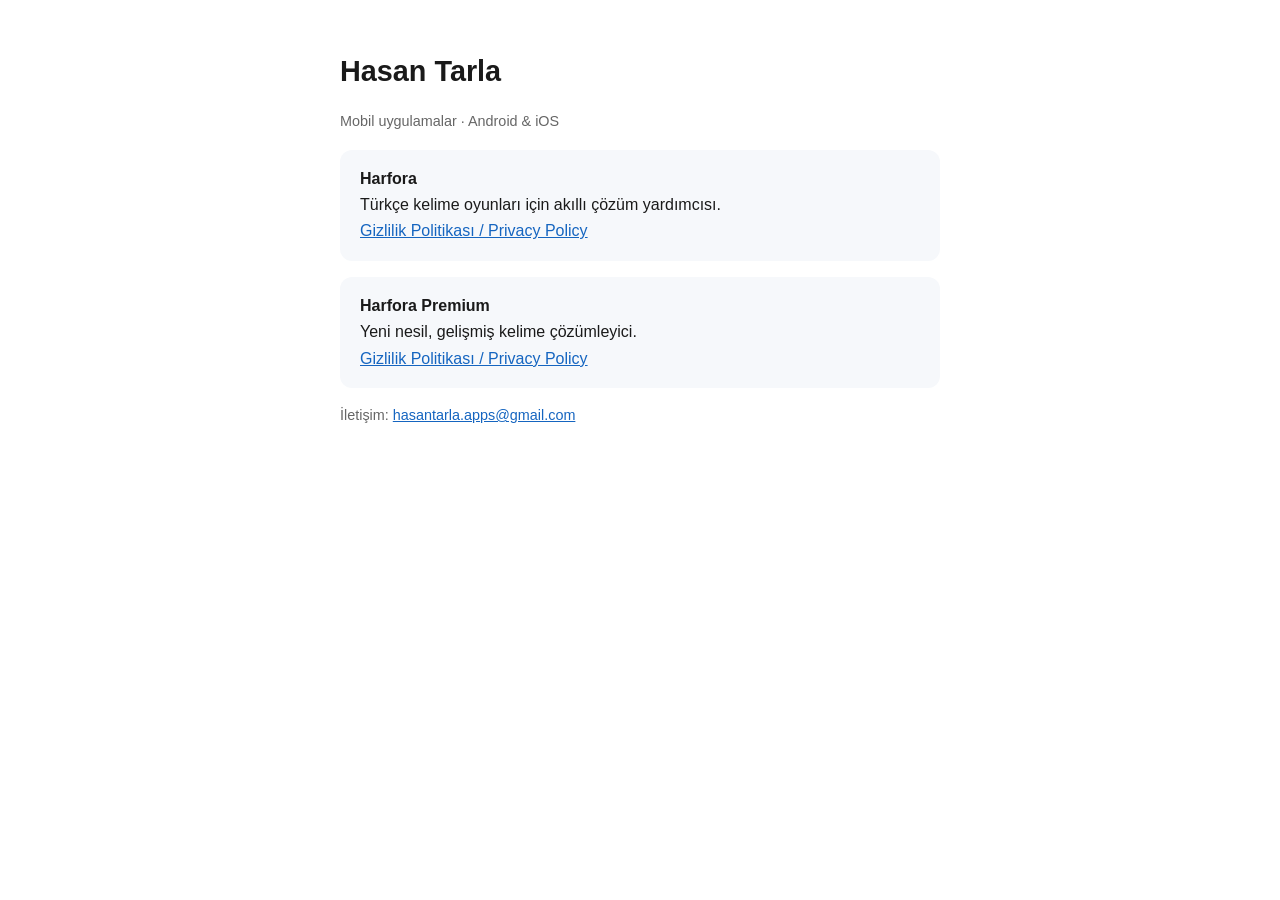
==== index.html @ 7f873edc "Add privacy policy and landing page for Harfora apps" ====
<!DOCTYPE html>
<html lang="tr">
<head>
<meta charset="utf-8">
<meta name="viewport" content="width=device-width, initial-scale=1">
<title>Hasan Tarla — Uygulamalar</title>
<style>
  :root { --fg:#1a1a1a; --muted:#666; --accent:#1565C0; --bg:#fff; --card:#f6f8fb; }
  @media (prefers-color-scheme: dark) { :root { --fg:#e8e8e8; --muted:#a0a0a0; --bg:#121212; --card:#1e1e1e; } }
  * { box-sizing: border-box; }
  body { margin:0; background:var(--bg); color:var(--fg);
    font-family:-apple-system,BlinkMacSystemFont,"Segoe UI",Roboto,Helvetica,Arial,sans-serif;
    line-height:1.65; font-size:16px; }
  main { max-width:640px; margin:0 auto; padding:48px 20px 80px; }
  h1 { font-size:1.8rem; margin:0 0 8px; }
  p { color:var(--fg); }
  .muted { color:var(--muted); font-size:.9rem; }
  a { color:var(--accent); }
  .card { background:var(--card); border-radius:12px; padding:16px 20px; margin:16px 0; }
  ul { padding-left:22px; }
</style>
</head>
<body>
<main>
  <h1>Hasan Tarla</h1>
  <p class="muted">Mobil uygulamalar · Android &amp; iOS</p>

  <div class="card">
    <strong>Harfora</strong><br>
    Türkçe kelime oyunları için akıllı çözüm yardımcısı.<br>
    <a href="privacy.html">Gizlilik Politikası / Privacy Policy</a>
  </div>

  <div class="card">
    <strong>Harfora Premium</strong><br>
    Yeni nesil, gelişmiş kelime çözümleyici.<br>
    <a href="privacy.html">Gizlilik Politikası / Privacy Policy</a>
  </div>

  <p class="muted">İletişim: <a href="mailto:hasantarla.apps@gmail.com">hasantarla.apps@gmail.com</a></p>
</main>
</body>
</html>
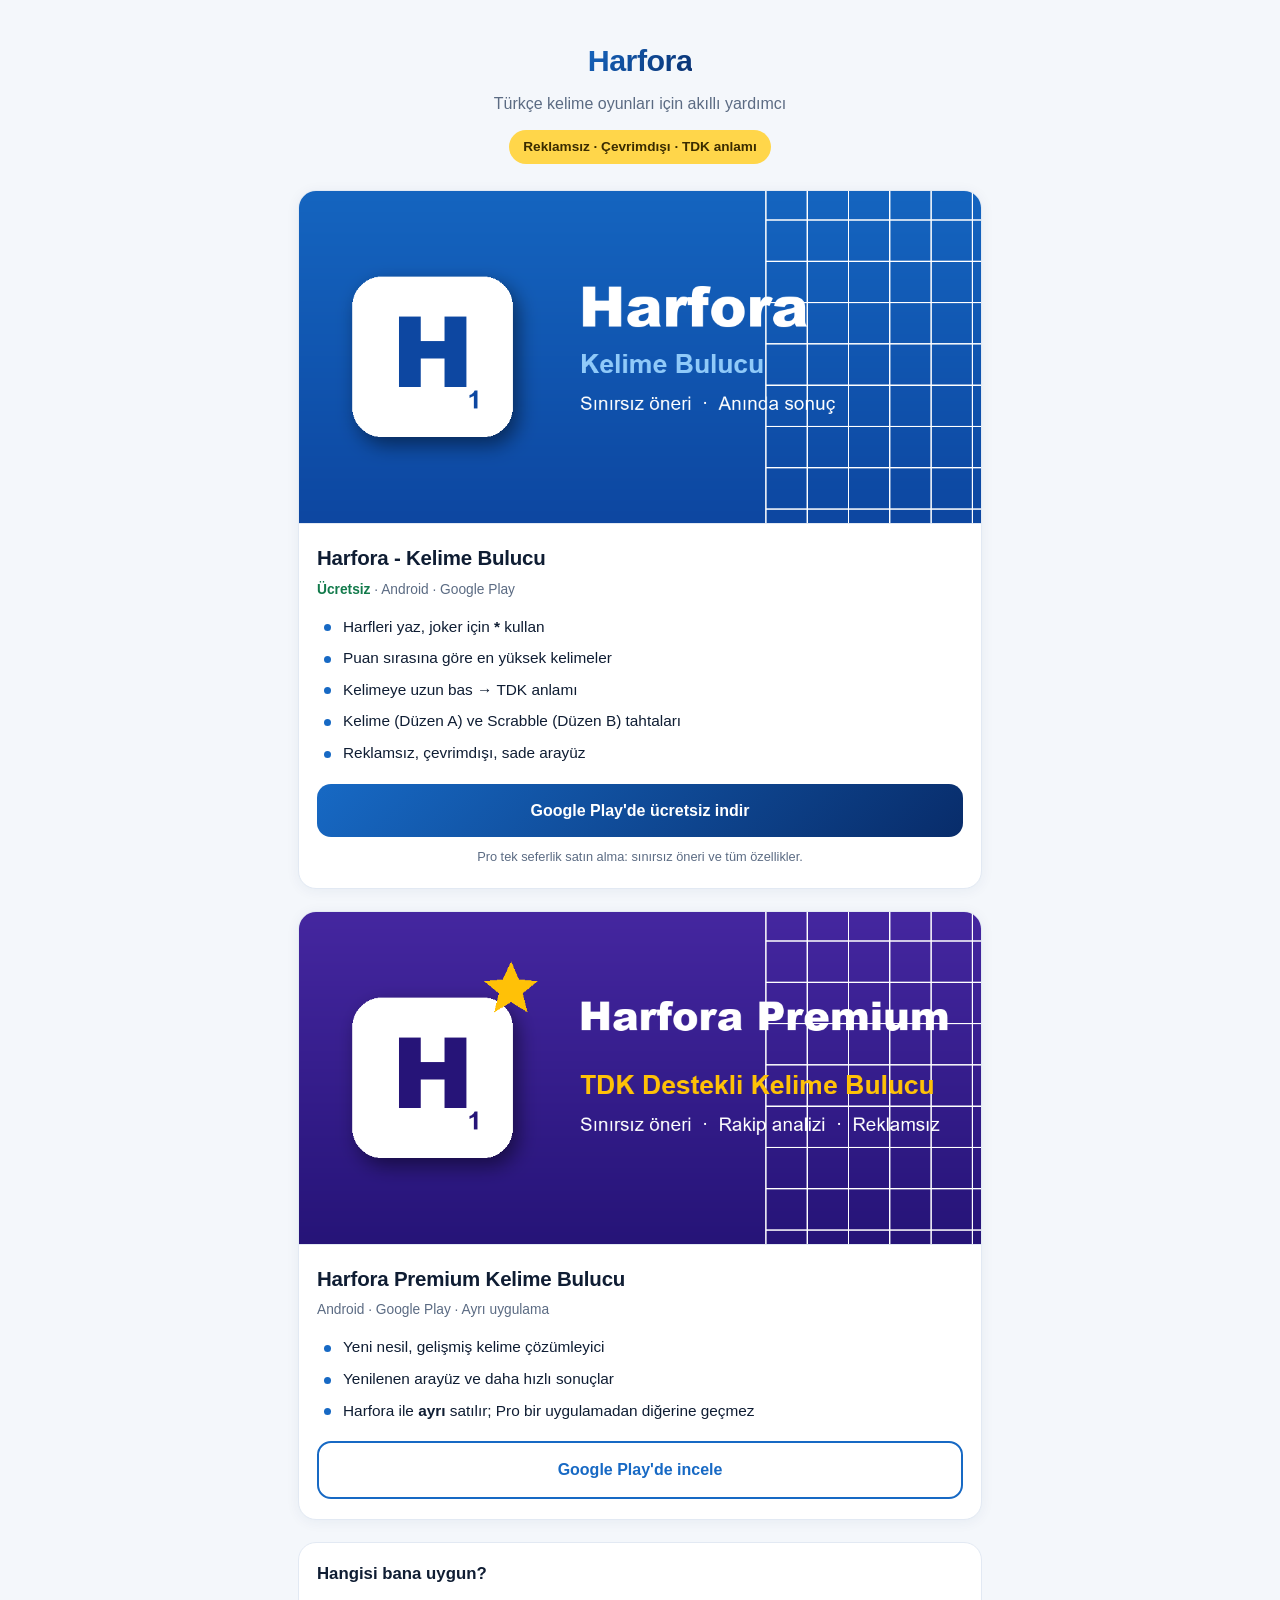
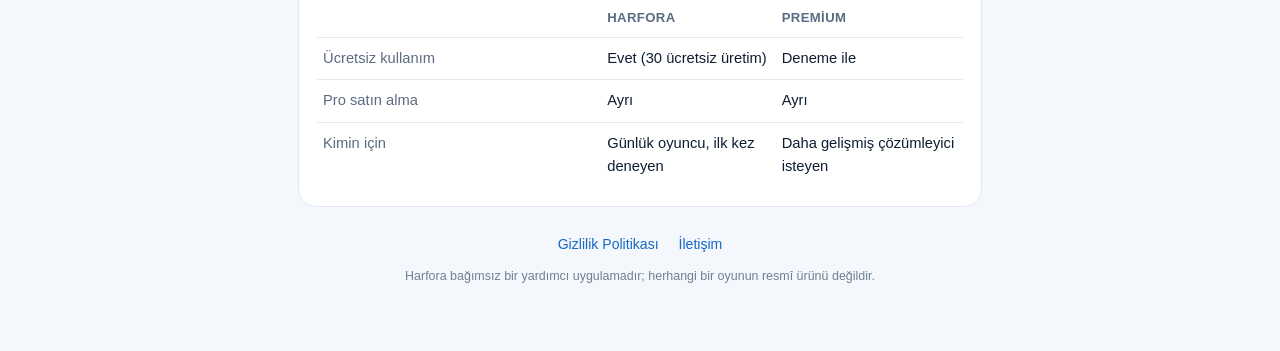
==== commit 3029a74a: "Landing page: Harfora v1 + Premium with feature banners, UTM-tagged Play links - Root index.html is " ====
--- a/index.html
+++ b/index.html
@@ -3,41 +3,174 @@
 <head>
 <meta charset="utf-8">
 <meta name="viewport" content="width=device-width, initial-scale=1">
-<title>Hasan Tarla — Uygulamalar</title>
+<title>Harfora — Türkçe Kelime Oyunu Yardımcısı</title>
+<meta name="description" content="Harfora ve Harfora Premium: Türkçe kelime oyunlarında en yüksek puanlı hamleyi bulan Android uygulamaları. Reklamsız, çevrimdışı, TDK anlamıyla.">
+<link rel="canonical" href="https://hasantarla.github.io/">
+<link rel="icon" href="assets/icon-v1.png" type="image/png">
+<meta property="og:type" content="website">
+<meta property="og:locale" content="tr_TR">
+<meta property="og:title" content="Harfora — Türkçe Kelime Oyunu Yardımcısı">
+<meta property="og:description" content="Elindeki harfleri yaz, puan sırasına göre en yüksek kelimeleri gör. Reklamsız, çevrimdışı, TDK anlamıyla.">
+<meta property="og:image" content="https://hasantarla.github.io/assets/harfora-v1.png">
+<meta property="og:url" content="https://hasantarla.github.io/">
 <style>
-  :root { --fg:#1a1a1a; --muted:#666; --accent:#1565C0; --bg:#fff; --card:#f6f8fb; }
-  @media (prefers-color-scheme: dark) { :root { --fg:#e8e8e8; --muted:#a0a0a0; --bg:#121212; --card:#1e1e1e; } }
-  * { box-sizing: border-box; }
-  body { margin:0; background:var(--bg); color:var(--fg);
+  :root{
+    --fg:#0f1d33; --muted:#5b6b83; --bg:#f4f7fb; --card:#ffffff; --line:#e2e9f3;
+    --brand:#1769C4; --brand-dark:#082C6A; --accent:#FFD64A; --ok:#127a4b;
+  }
+  @media (prefers-color-scheme: dark){
+    :root{ --fg:#e8eef7; --muted:#9aa9be; --bg:#0b1220; --card:#131e33; --line:#22314d; --ok:#4ed191; }
+  }
+  *{box-sizing:border-box}
+  html{-webkit-text-size-adjust:100%}
+  body{
+    margin:0; background:var(--bg); color:var(--fg); font-size:17px; line-height:1.6;
     font-family:-apple-system,BlinkMacSystemFont,"Segoe UI",Roboto,Helvetica,Arial,sans-serif;
-    line-height:1.65; font-size:16px; }
-  main { max-width:640px; margin:0 auto; padding:48px 20px 80px; }
-  h1 { font-size:1.8rem; margin:0 0 8px; }
-  p { color:var(--fg); }
-  .muted { color:var(--muted); font-size:.9rem; }
-  a { color:var(--accent); }
-  .card { background:var(--card); border-radius:12px; padding:16px 20px; margin:16px 0; }
-  ul { padding-left:22px; }
+  }
+  main{max-width:720px; margin:0 auto; padding:28px 18px 64px}
+
+  /* Hero */
+  header.hero{text-align:center; padding:8px 0 26px}
+  .wordmark{
+    display:inline-block; font-weight:800; font-size:1.9rem; letter-spacing:-.5px;
+    background:linear-gradient(135deg,var(--brand),var(--brand-dark));
+    -webkit-background-clip:text; background-clip:text; color:transparent;
+  }
+  .hero p{color:var(--muted); margin:6px 0 0; font-size:1rem}
+  .hero .accent{
+    display:inline-block; margin-top:14px; padding:6px 14px; border-radius:999px;
+    background:var(--accent); color:#3a2c00; font-weight:700; font-size:.85rem;
+  }
+
+  /* App cards */
+  .app{
+    background:var(--card); border:1px solid var(--line); border-radius:18px;
+    overflow:hidden; margin:0 0 22px; box-shadow:0 2px 14px rgba(8,44,106,.06);
+  }
+  .app img.banner{display:block; width:100%; height:auto; aspect-ratio:1024/500; object-fit:cover; border-bottom:1px solid var(--line)}
+  .app .body{padding:18px 18px 20px}
+  .app h2{margin:0 0 4px; font-size:1.28rem; letter-spacing:-.2px}
+  .app .meta{margin:0 0 14px; font-size:.86rem; color:var(--muted)}
+  .app .meta .free{color:var(--ok); font-weight:700}
+  ul.features{list-style:none; padding:0; margin:0 0 18px}
+  ul.features li{
+    position:relative; padding-left:26px; margin:0 0 7px; font-size:.96rem;
+  }
+  ul.features li::before{
+    content:""; position:absolute; left:7px; top:.62em; width:7px; height:7px;
+    border-radius:50%; background:var(--brand);
+  }
+  a.cta{
+    display:flex; align-items:center; justify-content:center; gap:10px;
+    min-height:52px; padding:14px 18px; border-radius:14px; text-decoration:none;
+    font-weight:700; font-size:1rem; color:#fff;
+    background:linear-gradient(135deg,var(--brand),var(--brand-dark));
+  }
+  a.cta.secondary{
+    background:transparent; color:var(--brand); border:2px solid var(--brand);
+  }
+  a.cta:active{transform:translateY(1px)}
+  .note{font-size:.8rem; color:var(--muted); text-align:center; margin:10px 0 0}
+
+  /* Comparison */
+  section.compare{background:var(--card); border:1px solid var(--line); border-radius:18px; padding:18px}
+  section.compare h3{margin:0 0 10px; font-size:1.05rem}
+  table{width:100%; border-collapse:collapse; font-size:.92rem}
+  th,td{text-align:left; padding:9px 6px; border-bottom:1px solid var(--line); vertical-align:top}
+  th{font-weight:600; color:var(--muted); font-size:.82rem; text-transform:uppercase; letter-spacing:.4px}
+  tr:last-child td{border-bottom:none}
+  td:first-child{color:var(--muted); width:44%}
+
+  /* Footer */
+  footer{margin-top:26px; text-align:center; font-size:.88rem; color:var(--muted)}
+  footer a{color:var(--brand); text-decoration:none}
+  footer a:hover{text-decoration:underline}
+  footer .links{margin-bottom:10px}
+  footer .links a{margin:0 8px; white-space:nowrap}
+  .disclaimer{font-size:.78rem; margin-top:12px; opacity:.85}
 </style>
 </head>
 <body>
 <main>
-  <h1>Hasan Tarla</h1>
-  <p class="muted">Mobil uygulamalar · Android &amp; iOS</p>
 
-  <div class="card">
-    <strong>Harfora</strong><br>
-    Türkçe kelime oyunları için akıllı çözüm yardımcısı.<br>
-    <a href="privacy.html">Gizlilik Politikası / Privacy Policy</a>
-  </div>
+  <header class="hero">
+    <span class="wordmark">Harfora</span>
+    <p>Türkçe kelime oyunları için akıllı yardımcı</p>
+    <span class="accent">Reklamsız · Çevrimdışı · TDK anlamı</span>
+  </header>
 
-  <div class="card">
-    <strong>Harfora Premium</strong><br>
-    Yeni nesil, gelişmiş kelime çözümleyici.<br>
-    <a href="privacy.html">Gizlilik Politikası / Privacy Policy</a>
-  </div>
+  <!-- 1) Harfora (v1) — birincil -->
+  <article class="app">
+    <img class="banner" src="assets/harfora-v1.png"
+         alt="Harfora - Kelime Bulucu: harfleri gir, puan sırasına göre kelimeleri gör" width="1024" height="500">
+    <div class="body">
+      <h2>Harfora - Kelime Bulucu</h2>
+      <p class="meta"><span class="free">Ücretsiz</span> · Android · Google Play</p>
+      <ul class="features">
+        <li>Harfleri yaz, joker için <strong>*</strong> kullan</li>
+        <li>Puan sırasına göre en yüksek kelimeler</li>
+        <li>Kelimeye uzun bas → TDK anlamı</li>
+        <li>Kelime (Düzen A) ve Scrabble (Düzen B) tahtaları</li>
+        <li>Reklamsız, çevrimdışı, sade arayüz</li>
+      </ul>
+      <a class="cta" href="https://play.google.com/store/apps/details?id=com.ht.harfora.v1&amp;utm_source=website&amp;utm_medium=landing&amp;utm_campaign=harfora_lansman">Google Play'de ücretsiz indir</a>
+      <p class="note">Pro tek seferlik satın alma: sınırsız öneri ve tüm özellikler.</p>
+    </div>
+  </article>
 
-  <p class="muted">İletişim: <a href="mailto:hasantarla.apps@gmail.com">hasantarla.apps@gmail.com</a></p>
+  <!-- 2) Harfora Premium (v2) -->
+  <article class="app">
+    <img class="banner" src="assets/harfora-v2.png"
+         alt="Harfora Premium Kelime Bulucu: gelişmiş kelime çözümleyici" width="1024" height="500">
+    <div class="body">
+      <h2>Harfora Premium Kelime Bulucu</h2>
+      <p class="meta">Android · Google Play · Ayrı uygulama</p>
+      <ul class="features">
+        <li>Yeni nesil, gelişmiş kelime çözümleyici</li>
+        <li>Yenilenen arayüz ve daha hızlı sonuçlar</li>
+        <li>Harfora ile <strong>ayrı</strong> satılır; Pro bir uygulamadan diğerine geçmez</li>
+      </ul>
+      <a class="cta secondary" href="https://play.google.com/store/apps/details?id=com.ht.harfora.v2&amp;utm_source=website&amp;utm_medium=landing&amp;utm_campaign=harfora_lansman">Google Play'de incele</a>
+    </div>
+  </article>
+
+  <!-- 3) Hangisi bana uygun? -->
+  <section class="compare">
+    <h3>Hangisi bana uygun?</h3>
+    <table>
+      <tr><th>&nbsp;</th><th>Harfora</th><th>Premium</th></tr>
+      <tr><td>Ücretsiz kullanım</td><td>Evet (30 ücretsiz üretim)</td><td>Deneme ile</td></tr>
+      <tr><td>Pro satın alma</td><td>Ayrı</td><td>Ayrı</td></tr>
+      <tr><td>Kimin için</td><td>Günlük oyuncu, ilk kez deneyen</td><td>Daha gelişmiş çözümleyici isteyen</td></tr>
+    </table>
+  </section>
+
+  <footer>
+    <div class="links">
+      <a href="privacy.html">Gizlilik Politikası</a>
+      <a href="mailto:hasantarla.apps@gmail.com">İletişim</a>
+    </div>
+    <div class="disclaimer">
+      Harfora bağımsız bir yardımcı uygulamadır; herhangi bir oyunun resmî ürünü değildir.
+    </div>
+  </footer>
+
 </main>
+
+<script>
+/* Instagram bio gibi kanallardan gelen utm_source degerini Play linklerine tasir.
+   Ornek: /?utm_source=instagram  ->  Play linklerine &utm_source=instagram eklenir. */
+(function () {
+  var src = new URLSearchParams(location.search).get('utm_source');
+  if (!src) return;
+  var links = document.querySelectorAll('a.cta[href*="play.google.com"]');
+  for (var i = 0; i < links.length; i++) {
+    links[i].href = links[i].href.replace('utm_source=website', 'utm_source=' + encodeURIComponent(src));
+  }
+})();
+</script>
+
+<!-- Analitik: Cloudflare Web Analytics veya GoatCounter snippet'ini buraya ekle.
+     GitHub Pages kendi basina ziyaret olcumu vermez. -->
 </body>
 </html>
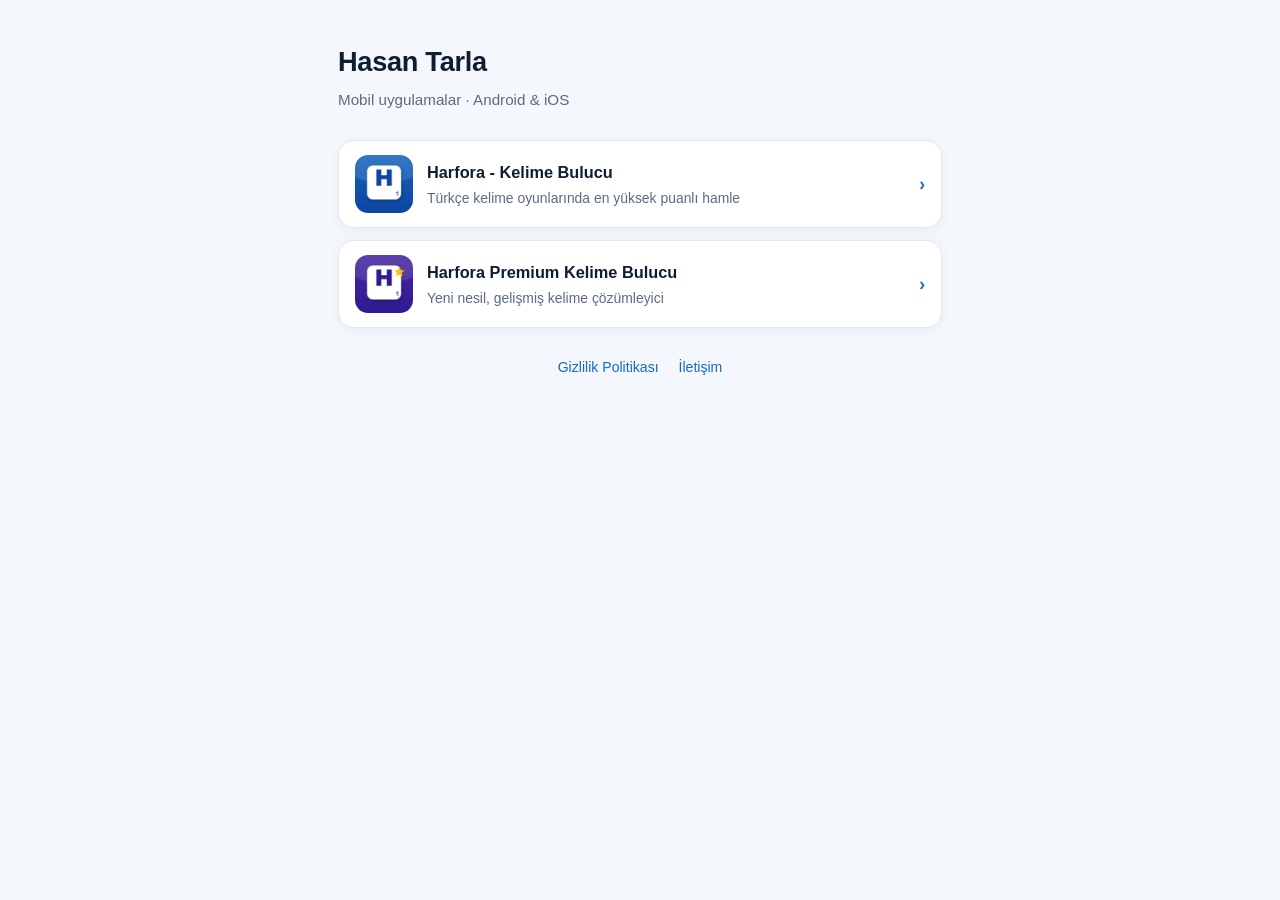
==== commit eca1a8a5: "Move Harfora landing to /harfora/, root becomes general app index - /            : developer site in" ====
--- a/index.html
+++ b/index.html
@@ -3,174 +3,80 @@
 <head>
 <meta charset="utf-8">
 <meta name="viewport" content="width=device-width, initial-scale=1">
-<title>Harfora — Türkçe Kelime Oyunu Yardımcısı</title>
-<meta name="description" content="Harfora ve Harfora Premium: Türkçe kelime oyunlarında en yüksek puanlı hamleyi bulan Android uygulamaları. Reklamsız, çevrimdışı, TDK anlamıyla.">
+<title>Hasan Tarla — Uygulamalar</title>
+<meta name="description" content="Hasan Tarla tarafından geliştirilen Android ve iOS uygulamaları. Harfora ve Harfora Premium kelime uygulamaları.">
 <link rel="canonical" href="https://hasantarla.github.io/">
 <link rel="icon" href="assets/icon-v1.png" type="image/png">
 <meta property="og:type" content="website">
 <meta property="og:locale" content="tr_TR">
-<meta property="og:title" content="Harfora — Türkçe Kelime Oyunu Yardımcısı">
-<meta property="og:description" content="Elindeki harfleri yaz, puan sırasına göre en yüksek kelimeleri gör. Reklamsız, çevrimdışı, TDK anlamıyla.">
-<meta property="og:image" content="https://hasantarla.github.io/assets/harfora-v1.png">
+<meta property="og:title" content="Hasan Tarla — Uygulamalar">
+<meta property="og:description" content="Android ve iOS uygulamaları: Harfora ve Harfora Premium.">
 <meta property="og:url" content="https://hasantarla.github.io/">
 <style>
   :root{
     --fg:#0f1d33; --muted:#5b6b83; --bg:#f4f7fb; --card:#ffffff; --line:#e2e9f3;
-    --brand:#1769C4; --brand-dark:#082C6A; --accent:#FFD64A; --ok:#127a4b;
+    --brand:#1769C4; --brand-dark:#082C6A;
   }
   @media (prefers-color-scheme: dark){
-    :root{ --fg:#e8eef7; --muted:#9aa9be; --bg:#0b1220; --card:#131e33; --line:#22314d; --ok:#4ed191; }
+    :root{ --fg:#e8eef7; --muted:#9aa9be; --bg:#0b1220; --card:#131e33; --line:#22314d; }
   }
   *{box-sizing:border-box}
-  html{-webkit-text-size-adjust:100%}
   body{
     margin:0; background:var(--bg); color:var(--fg); font-size:17px; line-height:1.6;
     font-family:-apple-system,BlinkMacSystemFont,"Segoe UI",Roboto,Helvetica,Arial,sans-serif;
   }
-  main{max-width:720px; margin:0 auto; padding:28px 18px 64px}
+  main{max-width:640px; margin:0 auto; padding:40px 18px 64px}
+  h1{font-size:1.7rem; margin:0 0 4px; letter-spacing:-.3px}
+  .sub{color:var(--muted); margin:0 0 28px; font-size:.95rem}
 
-  /* Hero */
-  header.hero{text-align:center; padding:8px 0 26px}
-  .wordmark{
-    display:inline-block; font-weight:800; font-size:1.9rem; letter-spacing:-.5px;
-    background:linear-gradient(135deg,var(--brand),var(--brand-dark));
-    -webkit-background-clip:text; background-clip:text; color:transparent;
+  .app{
+    display:flex; gap:14px; align-items:center; text-decoration:none; color:inherit;
+    background:var(--card); border:1px solid var(--line); border-radius:16px;
+    padding:14px 16px; margin:0 0 12px; box-shadow:0 2px 12px rgba(8,44,106,.05);
   }
-  .hero p{color:var(--muted); margin:6px 0 0; font-size:1rem}
-  .hero .accent{
-    display:inline-block; margin-top:14px; padding:6px 14px; border-radius:999px;
-    background:var(--accent); color:#3a2c00; font-weight:700; font-size:.85rem;
-  }
+  .app:hover{border-color:var(--brand)}
+  .app img{width:58px; height:58px; border-radius:13px; flex:0 0 auto}
+  .app .txt{flex:1 1 auto; min-width:0}
+  .app .name{font-weight:700; font-size:1.02rem; display:block}
+  .app .desc{color:var(--muted); font-size:.87rem; display:block; margin-top:2px}
+  .app .go{color:var(--brand); font-weight:700; font-size:1.1rem; flex:0 0 auto}
 
-  /* App cards */
-  .app{
-    background:var(--card); border:1px solid var(--line); border-radius:18px;
-    overflow:hidden; margin:0 0 22px; box-shadow:0 2px 14px rgba(8,44,106,.06);
-  }
-  .app img.banner{display:block; width:100%; height:auto; aspect-ratio:1024/500; object-fit:cover; border-bottom:1px solid var(--line)}
-  .app .body{padding:18px 18px 20px}
-  .app h2{margin:0 0 4px; font-size:1.28rem; letter-spacing:-.2px}
-  .app .meta{margin:0 0 14px; font-size:.86rem; color:var(--muted)}
-  .app .meta .free{color:var(--ok); font-weight:700}
-  ul.features{list-style:none; padding:0; margin:0 0 18px}
-  ul.features li{
-    position:relative; padding-left:26px; margin:0 0 7px; font-size:.96rem;
-  }
-  ul.features li::before{
-    content:""; position:absolute; left:7px; top:.62em; width:7px; height:7px;
-    border-radius:50%; background:var(--brand);
-  }
-  a.cta{
-    display:flex; align-items:center; justify-content:center; gap:10px;
-    min-height:52px; padding:14px 18px; border-radius:14px; text-decoration:none;
-    font-weight:700; font-size:1rem; color:#fff;
-    background:linear-gradient(135deg,var(--brand),var(--brand-dark));
-  }
-  a.cta.secondary{
-    background:transparent; color:var(--brand); border:2px solid var(--brand);
-  }
-  a.cta:active{transform:translateY(1px)}
-  .note{font-size:.8rem; color:var(--muted); text-align:center; margin:10px 0 0}
-
-  /* Comparison */
-  section.compare{background:var(--card); border:1px solid var(--line); border-radius:18px; padding:18px}
-  section.compare h3{margin:0 0 10px; font-size:1.05rem}
-  table{width:100%; border-collapse:collapse; font-size:.92rem}
-  th,td{text-align:left; padding:9px 6px; border-bottom:1px solid var(--line); vertical-align:top}
-  th{font-weight:600; color:var(--muted); font-size:.82rem; text-transform:uppercase; letter-spacing:.4px}
-  tr:last-child td{border-bottom:none}
-  td:first-child{color:var(--muted); width:44%}
-
-  /* Footer */
-  footer{margin-top:26px; text-align:center; font-size:.88rem; color:var(--muted)}
+  footer{margin-top:28px; text-align:center; font-size:.88rem; color:var(--muted)}
   footer a{color:var(--brand); text-decoration:none}
   footer a:hover{text-decoration:underline}
   footer .links{margin-bottom:10px}
   footer .links a{margin:0 8px; white-space:nowrap}
-  .disclaimer{font-size:.78rem; margin-top:12px; opacity:.85}
 </style>
 </head>
 <body>
 <main>
+  <h1>Hasan Tarla</h1>
+  <p class="sub">Mobil uygulamalar · Android &amp; iOS</p>
 
-  <header class="hero">
-    <span class="wordmark">Harfora</span>
-    <p>Türkçe kelime oyunları için akıllı yardımcı</p>
-    <span class="accent">Reklamsız · Çevrimdışı · TDK anlamı</span>
-  </header>
+  <a class="app" href="harfora/">
+    <img src="assets/icon-v1.png" alt="Harfora uygulama simgesi" width="58" height="58">
+    <span class="txt">
+      <span class="name">Harfora - Kelime Bulucu</span>
+      <span class="desc">Türkçe kelime oyunlarında en yüksek puanlı hamle</span>
+    </span>
+    <span class="go" aria-hidden="true">›</span>
+  </a>
 
-  <!-- 1) Harfora (v1) — birincil -->
-  <article class="app">
-    <img class="banner" src="assets/harfora-v1.png"
-         alt="Harfora - Kelime Bulucu: harfleri gir, puan sırasına göre kelimeleri gör" width="1024" height="500">
-    <div class="body">
-      <h2>Harfora - Kelime Bulucu</h2>
-      <p class="meta"><span class="free">Ücretsiz</span> · Android · Google Play</p>
-      <ul class="features">
-        <li>Harfleri yaz, joker için <strong>*</strong> kullan</li>
-        <li>Puan sırasına göre en yüksek kelimeler</li>
-        <li>Kelimeye uzun bas → TDK anlamı</li>
-        <li>Kelime (Düzen A) ve Scrabble (Düzen B) tahtaları</li>
-        <li>Reklamsız, çevrimdışı, sade arayüz</li>
-      </ul>
-      <a class="cta" href="https://play.google.com/store/apps/details?id=com.ht.harfora.v1&amp;utm_source=website&amp;utm_medium=landing&amp;utm_campaign=harfora_lansman">Google Play'de ücretsiz indir</a>
-      <p class="note">Pro tek seferlik satın alma: sınırsız öneri ve tüm özellikler.</p>
-    </div>
-  </article>
-
-  <!-- 2) Harfora Premium (v2) -->
-  <article class="app">
-    <img class="banner" src="assets/harfora-v2.png"
-         alt="Harfora Premium Kelime Bulucu: gelişmiş kelime çözümleyici" width="1024" height="500">
-    <div class="body">
-      <h2>Harfora Premium Kelime Bulucu</h2>
-      <p class="meta">Android · Google Play · Ayrı uygulama</p>
-      <ul class="features">
-        <li>Yeni nesil, gelişmiş kelime çözümleyici</li>
-        <li>Yenilenen arayüz ve daha hızlı sonuçlar</li>
-        <li>Harfora ile <strong>ayrı</strong> satılır; Pro bir uygulamadan diğerine geçmez</li>
-      </ul>
-      <a class="cta secondary" href="https://play.google.com/store/apps/details?id=com.ht.harfora.v2&amp;utm_source=website&amp;utm_medium=landing&amp;utm_campaign=harfora_lansman">Google Play'de incele</a>
-    </div>
-  </article>
-
-  <!-- 3) Hangisi bana uygun? -->
-  <section class="compare">
-    <h3>Hangisi bana uygun?</h3>
-    <table>
-      <tr><th>&nbsp;</th><th>Harfora</th><th>Premium</th></tr>
-      <tr><td>Ücretsiz kullanım</td><td>Evet (30 ücretsiz üretim)</td><td>Deneme ile</td></tr>
-      <tr><td>Pro satın alma</td><td>Ayrı</td><td>Ayrı</td></tr>
-      <tr><td>Kimin için</td><td>Günlük oyuncu, ilk kez deneyen</td><td>Daha gelişmiş çözümleyici isteyen</td></tr>
-    </table>
-  </section>
+  <a class="app" href="harfora/">
+    <img src="assets/icon-v2.png" alt="Harfora Premium uygulama simgesi" width="58" height="58">
+    <span class="txt">
+      <span class="name">Harfora Premium Kelime Bulucu</span>
+      <span class="desc">Yeni nesil, gelişmiş kelime çözümleyici</span>
+    </span>
+    <span class="go" aria-hidden="true">›</span>
+  </a>
 
   <footer>
     <div class="links">
       <a href="privacy.html">Gizlilik Politikası</a>
       <a href="mailto:hasantarla.apps@gmail.com">İletişim</a>
     </div>
-    <div class="disclaimer">
-      Harfora bağımsız bir yardımcı uygulamadır; herhangi bir oyunun resmî ürünü değildir.
-    </div>
   </footer>
-
 </main>
-
-<script>
-/* Instagram bio gibi kanallardan gelen utm_source degerini Play linklerine tasir.
-   Ornek: /?utm_source=instagram  ->  Play linklerine &utm_source=instagram eklenir. */
-(function () {
-  var src = new URLSearchParams(location.search).get('utm_source');
-  if (!src) return;
-  var links = document.querySelectorAll('a.cta[href*="play.google.com"]');
-  for (var i = 0; i < links.length; i++) {
-    links[i].href = links[i].href.replace('utm_source=website', 'utm_source=' + encodeURIComponent(src));
-  }
-})();
-</script>
-
-<!-- Analitik: Cloudflare Web Analytics veya GoatCounter snippet'ini buraya ekle.
-     GitHub Pages kendi basina ziyaret olcumu vermez. -->
 </body>
 </html>
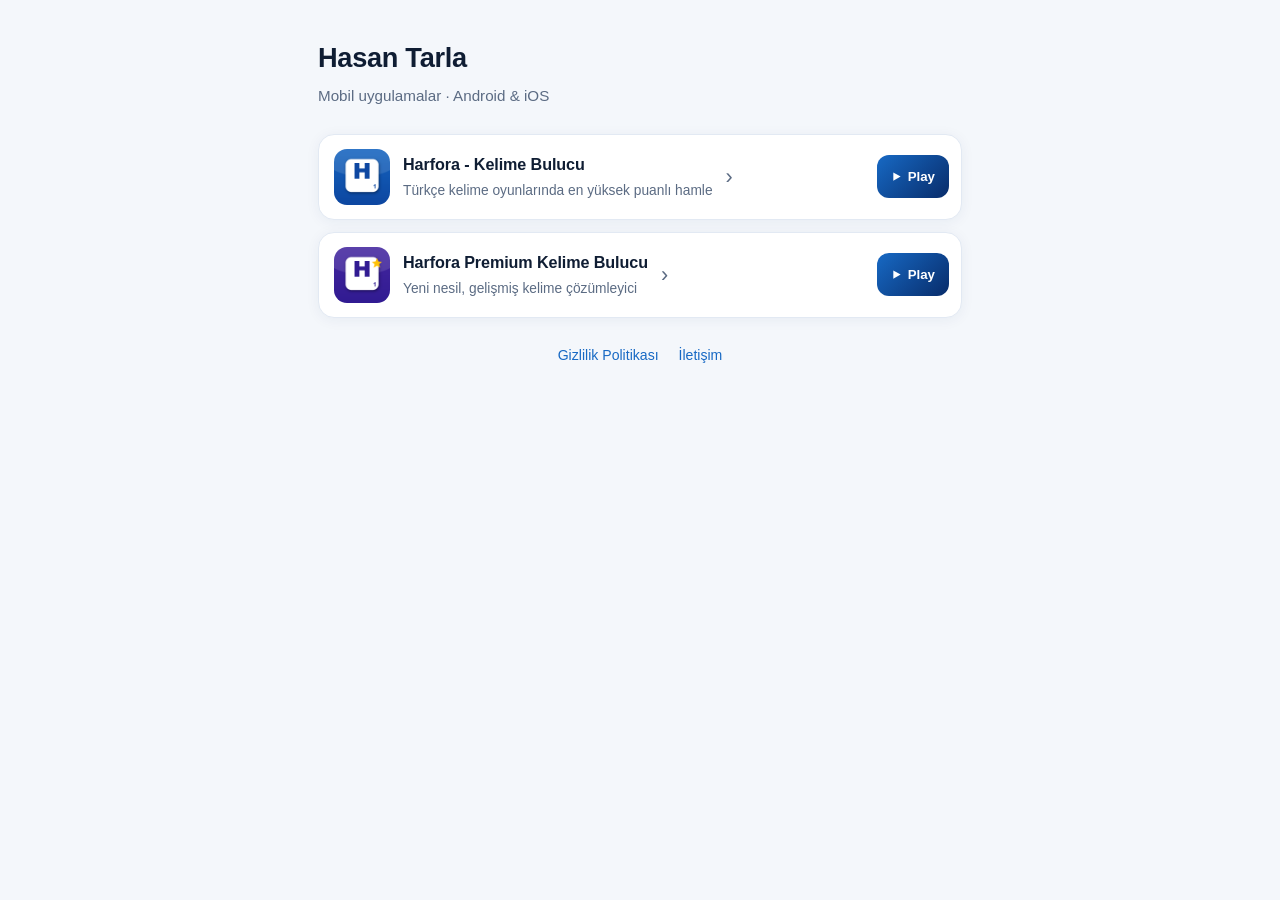
==== commit 7386c424: "Split app cards into detail pages + direct Play buttons - /                : app index, each card li" ====
--- a/index.html
+++ b/index.html
@@ -7,69 +7,54 @@
 <meta name="description" content="Hasan Tarla tarafından geliştirilen Android ve iOS uygulamaları. Harfora ve Harfora Premium kelime uygulamaları.">
 <link rel="canonical" href="https://hasantarla.github.io/">
 <link rel="icon" href="assets/icon-v1.png" type="image/png">
+<link rel="stylesheet" href="assets/site.css">
 <meta property="og:type" content="website">
 <meta property="og:locale" content="tr_TR">
 <meta property="og:title" content="Hasan Tarla — Uygulamalar">
 <meta property="og:description" content="Android ve iOS uygulamaları: Harfora ve Harfora Premium.">
 <meta property="og:url" content="https://hasantarla.github.io/">
-<style>
-  :root{
-    --fg:#0f1d33; --muted:#5b6b83; --bg:#f4f7fb; --card:#ffffff; --line:#e2e9f3;
-    --brand:#1769C4; --brand-dark:#082C6A;
-  }
-  @media (prefers-color-scheme: dark){
-    :root{ --fg:#e8eef7; --muted:#9aa9be; --bg:#0b1220; --card:#131e33; --line:#22314d; }
-  }
-  *{box-sizing:border-box}
-  body{
-    margin:0; background:var(--bg); color:var(--fg); font-size:17px; line-height:1.6;
-    font-family:-apple-system,BlinkMacSystemFont,"Segoe UI",Roboto,Helvetica,Arial,sans-serif;
-  }
-  main{max-width:640px; margin:0 auto; padding:40px 18px 64px}
-  h1{font-size:1.7rem; margin:0 0 4px; letter-spacing:-.3px}
-  .sub{color:var(--muted); margin:0 0 28px; font-size:.95rem}
-
-  .app{
-    display:flex; gap:14px; align-items:center; text-decoration:none; color:inherit;
-    background:var(--card); border:1px solid var(--line); border-radius:16px;
-    padding:14px 16px; margin:0 0 12px; box-shadow:0 2px 12px rgba(8,44,106,.05);
-  }
-  .app:hover{border-color:var(--brand)}
-  .app img{width:58px; height:58px; border-radius:13px; flex:0 0 auto}
-  .app .txt{flex:1 1 auto; min-width:0}
-  .app .name{font-weight:700; font-size:1.02rem; display:block}
-  .app .desc{color:var(--muted); font-size:.87rem; display:block; margin-top:2px}
-  .app .go{color:var(--brand); font-weight:700; font-size:1.1rem; flex:0 0 auto}
-
-  footer{margin-top:28px; text-align:center; font-size:.88rem; color:var(--muted)}
-  footer a{color:var(--brand); text-decoration:none}
-  footer a:hover{text-decoration:underline}
-  footer .links{margin-bottom:10px}
-  footer .links a{margin:0 8px; white-space:nowrap}
-</style>
 </head>
 <body>
 <main>
-  <h1>Hasan Tarla</h1>
-  <p class="sub">Mobil uygulamalar · Android &amp; iOS</p>
 
-  <a class="app" href="harfora/">
-    <img src="assets/icon-v1.png" alt="Harfora uygulama simgesi" width="58" height="58">
-    <span class="txt">
-      <span class="name">Harfora - Kelime Bulucu</span>
-      <span class="desc">Türkçe kelime oyunlarında en yüksek puanlı hamle</span>
-    </span>
-    <span class="go" aria-hidden="true">›</span>
-  </a>
+  <div class="page-head">
+    <h1>Hasan Tarla</h1>
+    <p class="sub">Mobil uygulamalar · Android &amp; iOS</p>
+  </div>
 
-  <a class="app" href="harfora/">
-    <img src="assets/icon-v2.png" alt="Harfora Premium uygulama simgesi" width="58" height="58">
-    <span class="txt">
-      <span class="name">Harfora Premium Kelime Bulucu</span>
-      <span class="desc">Yeni nesil, gelişmiş kelime çözümleyici</span>
-    </span>
-    <span class="go" aria-hidden="true">›</span>
-  </a>
+  <ul class="apps">
+
+    <li class="card">
+      <a class="card-main" href="harfora/" data-keep-utm>
+        <img src="assets/icon-v1.png" alt="Harfora uygulama simgesi" width="56" height="56">
+        <span class="card-txt">
+          <span class="card-name">Harfora - Kelime Bulucu</span>
+          <span class="card-desc">Türkçe kelime oyunlarında en yüksek puanlı hamle</span>
+        </span>
+        <span class="card-chev" aria-hidden="true">›</span>
+      </a>
+      <a class="card-play" href="https://play.google.com/store/apps/details?id=com.ht.harfora.v1&amp;utm_source=website&amp;utm_medium=app_index&amp;utm_campaign=harfora_lansman"
+         aria-label="Harfora - Kelime Bulucu'yu Google Play'de aç">
+        <svg viewBox="0 0 24 24" aria-hidden="true"><path d="M5 3l16 9-16 9V3z"/></svg>Play
+      </a>
+    </li>
+
+    <li class="card">
+      <a class="card-main" href="harfora-premium/" data-keep-utm>
+        <img src="assets/icon-v2.png" alt="Harfora Premium uygulama simgesi" width="56" height="56">
+        <span class="card-txt">
+          <span class="card-name">Harfora Premium Kelime Bulucu</span>
+          <span class="card-desc">Yeni nesil, gelişmiş kelime çözümleyici</span>
+        </span>
+        <span class="card-chev" aria-hidden="true">›</span>
+      </a>
+      <a class="card-play" href="https://play.google.com/store/apps/details?id=com.ht.harfora.v2&amp;utm_source=website&amp;utm_medium=app_index&amp;utm_campaign=harfora_premium"
+         aria-label="Harfora Premium Kelime Bulucu'yu Google Play'de aç">
+        <svg viewBox="0 0 24 24" aria-hidden="true"><path d="M5 3l16 9-16 9V3z"/></svg>Play
+      </a>
+    </li>
+
+  </ul>
 
   <footer>
     <div class="links">
@@ -77,6 +62,8 @@
       <a href="mailto:hasantarla.apps@gmail.com">İletişim</a>
     </div>
   </footer>
+
 </main>
+<script src="assets/site.js"></script>
 </body>
 </html>
--- a/assets/site.css
+++ b/assets/site.css
@@ -0,0 +1,98 @@
+/* hasantarla.github.io — ortak stil
+   Sayfalar: / (uygulama dizini), /harfora/, /harfora-premium/, /privacy.html */
+
+:root{
+  --fg:#0f1d33; --muted:#5b6b83; --bg:#f4f7fb; --card:#ffffff; --line:#e2e9f3;
+  --brand:#1769C4; --brand-dark:#082C6A; --accent:#FFD64A; --ok:#127a4b;
+  --shadow:0 2px 14px rgba(8,44,106,.06);
+}
+@media (prefers-color-scheme: dark){
+  :root{
+    --fg:#e8eef7; --muted:#9aa9be; --bg:#0b1220; --card:#131e33; --line:#22314d;
+    --ok:#4ed191; --shadow:0 2px 14px rgba(0,0,0,.35);
+  }
+}
+
+*{box-sizing:border-box}
+html{-webkit-text-size-adjust:100%}
+body{
+  margin:0; background:var(--bg); color:var(--fg); font-size:17px; line-height:1.6;
+  font-family:-apple-system,BlinkMacSystemFont,"Segoe UI",Roboto,Helvetica,Arial,sans-serif;
+}
+main{max-width:680px; margin:0 auto; padding:36px 18px 64px}
+a{color:var(--brand)}
+
+/* ---------- Baslik ---------- */
+.page-head{margin:0 0 26px}
+.page-head h1{font-size:1.7rem; margin:0 0 4px; letter-spacing:-.3px}
+.page-head .sub{color:var(--muted); margin:0; font-size:.95rem}
+
+/* ---------- Breadcrumb ---------- */
+nav.crumb{margin:0 0 14px; font-size:.9rem}
+nav.crumb a{color:var(--muted); text-decoration:none}
+nav.crumb a:hover{color:var(--brand)}
+
+/* ---------- Uygulama listesi (kart) ---------- */
+ul.apps{list-style:none; margin:0; padding:0}
+li.card{
+  display:flex; align-items:stretch; background:var(--card); border:1px solid var(--line);
+  border-radius:16px; box-shadow:var(--shadow); margin:0 0 12px; overflow:hidden;
+}
+li.card:hover{border-color:var(--brand)}
+.card-main{
+  flex:1 1 auto; min-width:0; display:flex; align-items:center; gap:13px;
+  padding:14px 6px 14px 15px; text-decoration:none; color:inherit;
+}
+.card-main img{width:56px; height:56px; border-radius:13px; flex:0 0 auto}
+.card-txt{min-width:0; display:block}
+.card-name{display:block; font-weight:700; font-size:1.01rem; letter-spacing:-.1px}
+.card-desc{display:block; color:var(--muted); font-size:.86rem; margin-top:2px}
+.card-chev{flex:0 0 auto; color:var(--muted); font-size:1.35rem; line-height:1}
+.card-play{
+  flex:0 0 auto; align-self:center; display:inline-flex; align-items:center; gap:6px;
+  margin:0 12px 0 4px; padding:11px 14px; border-radius:12px; text-decoration:none;
+  font-weight:700; font-size:.83rem; color:#fff; white-space:nowrap;
+  background:linear-gradient(135deg,var(--brand),var(--brand-dark));
+}
+.card-play svg{width:11px; height:11px; fill:currentColor}
+.card-play:active{transform:translateY(1px)}
+
+/* ---------- Detay sayfasi ---------- */
+.detail{
+  background:var(--card); border:1px solid var(--line); border-radius:18px;
+  overflow:hidden; box-shadow:var(--shadow); margin:0 0 20px;
+}
+.detail img.banner{
+  display:block; width:100%; height:auto; aspect-ratio:1024/500; object-fit:cover;
+  border-bottom:1px solid var(--line);
+}
+.detail .body{padding:18px 18px 20px}
+.detail h2{margin:0 0 4px; font-size:1.3rem; letter-spacing:-.2px}
+.detail .meta{margin:0 0 14px; font-size:.86rem; color:var(--muted)}
+.detail .meta .free{color:var(--ok); font-weight:700}
+ul.features{list-style:none; padding:0; margin:0 0 18px}
+ul.features li{position:relative; padding-left:26px; margin:0 0 7px; font-size:.96rem}
+ul.features li::before{
+  content:""; position:absolute; left:7px; top:.62em; width:7px; height:7px;
+  border-radius:50%; background:var(--brand);
+}
+a.cta{
+  display:flex; align-items:center; justify-content:center; gap:10px; min-height:52px;
+  padding:14px 18px; border-radius:14px; text-decoration:none; font-weight:700;
+  font-size:1rem; color:#fff; background:linear-gradient(135deg,var(--brand),var(--brand-dark));
+}
+a.cta:active{transform:translateY(1px)}
+.note{font-size:.8rem; color:var(--muted); text-align:center; margin:10px 0 0}
+.cross{
+  display:block; text-align:center; margin-top:16px; font-size:.92rem;
+  text-decoration:none; color:var(--brand);
+}
+.cross:hover{text-decoration:underline}
+
+/* ---------- Alt bilgi ---------- */
+footer{margin-top:26px; text-align:center; font-size:.88rem; color:var(--muted)}
+footer a{text-decoration:none}
+footer a:hover{text-decoration:underline}
+footer .links{margin-bottom:10px}
+footer .links a{margin:0 8px; white-space:nowrap}
+.disclaimer{font-size:.78rem; margin-top:12px; opacity:.85}
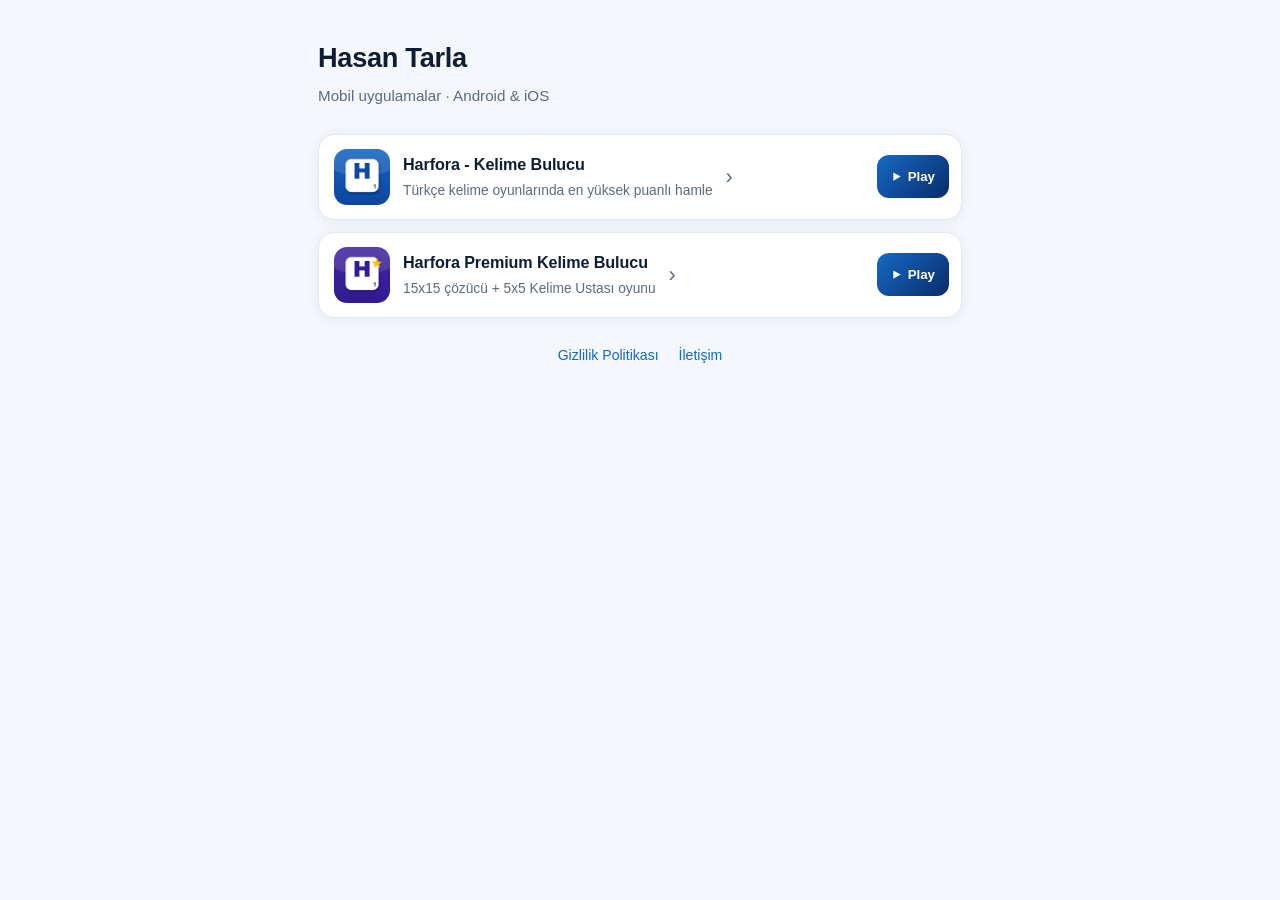
==== commit d8ce11fc: "Harfora Premium sayfasina 5x5 ve ozellik detaylari ekle - Detay sayfasi: iki mod tanitimi (15x15 coz" ====
--- a/index.html
+++ b/index.html
@@ -44,7 +44,7 @@
         <img src="assets/icon-v2.png" alt="Harfora Premium uygulama simgesi" width="56" height="56">
         <span class="card-txt">
           <span class="card-name">Harfora Premium Kelime Bulucu</span>
-          <span class="card-desc">Yeni nesil, gelişmiş kelime çözümleyici</span>
+          <span class="card-desc">15x15 çözücü + 5x5 Kelime Ustası oyunu</span>
         </span>
         <span class="card-chev" aria-hidden="true">›</span>
       </a>
--- a/assets/site.css
+++ b/assets/site.css
@@ -70,6 +70,34 @@
 .detail h2{margin:0 0 4px; font-size:1.3rem; letter-spacing:-.2px}
 .detail .meta{margin:0 0 14px; font-size:.86rem; color:var(--muted)}
 .detail .meta .free{color:var(--ok); font-weight:700}
+.detail .lede{margin:0 0 14px; font-size:.97rem}
+.detail .lede em{font-style:normal; font-weight:600}
+
+/* Mod bolumleri + etiketler */
+.chips{display:flex; flex-wrap:wrap; gap:7px; margin:0 0 6px}
+.chip{
+  font-size:.75rem; font-weight:700; letter-spacing:.2px; padding:5px 11px;
+  border-radius:999px; color:var(--brand); background:var(--bg); border:1px solid var(--line);
+}
+.mode h3{
+  font-size:1rem; letter-spacing:-.1px; margin:20px 0 8px; padding-top:16px;
+  border-top:1px solid var(--line);
+}
+.detail .body > .mode:first-of-type h3{border-top:0; padding-top:0; margin-top:14px}
+.mode-lead{margin:0 0 12px; font-size:.93rem; color:var(--muted)}
+
+/* Ucretsiz / Pro karsilastirma */
+.tiers{display:grid; grid-template-columns:1fr 1fr; gap:10px; margin:0 0 12px}
+@media (max-width:430px){ .tiers{grid-template-columns:1fr} }
+.tier{background:var(--bg); border:1px solid var(--line); border-radius:13px; padding:12px 14px}
+.tier.pro{border-color:var(--brand); background:var(--card)}
+.tier h4{margin:0 0 7px; font-size:.88rem; letter-spacing:.2px; text-transform:uppercase; color:var(--muted)}
+.tier.pro h4{color:var(--brand)}
+.tier ul{list-style:none; padding:0; margin:0}
+.tier li{font-size:.88rem; margin:0 0 4px; padding-left:14px; position:relative}
+.tier li::before{content:"✓"; position:absolute; left:0; top:0; font-size:.78rem; color:var(--ok)}
+.detail .note-left{text-align:left; margin:0}
+
 ul.features{list-style:none; padding:0; margin:0 0 18px}
 ul.features li{position:relative; padding-left:26px; margin:0 0 7px; font-size:.96rem}
 ul.features li::before{
